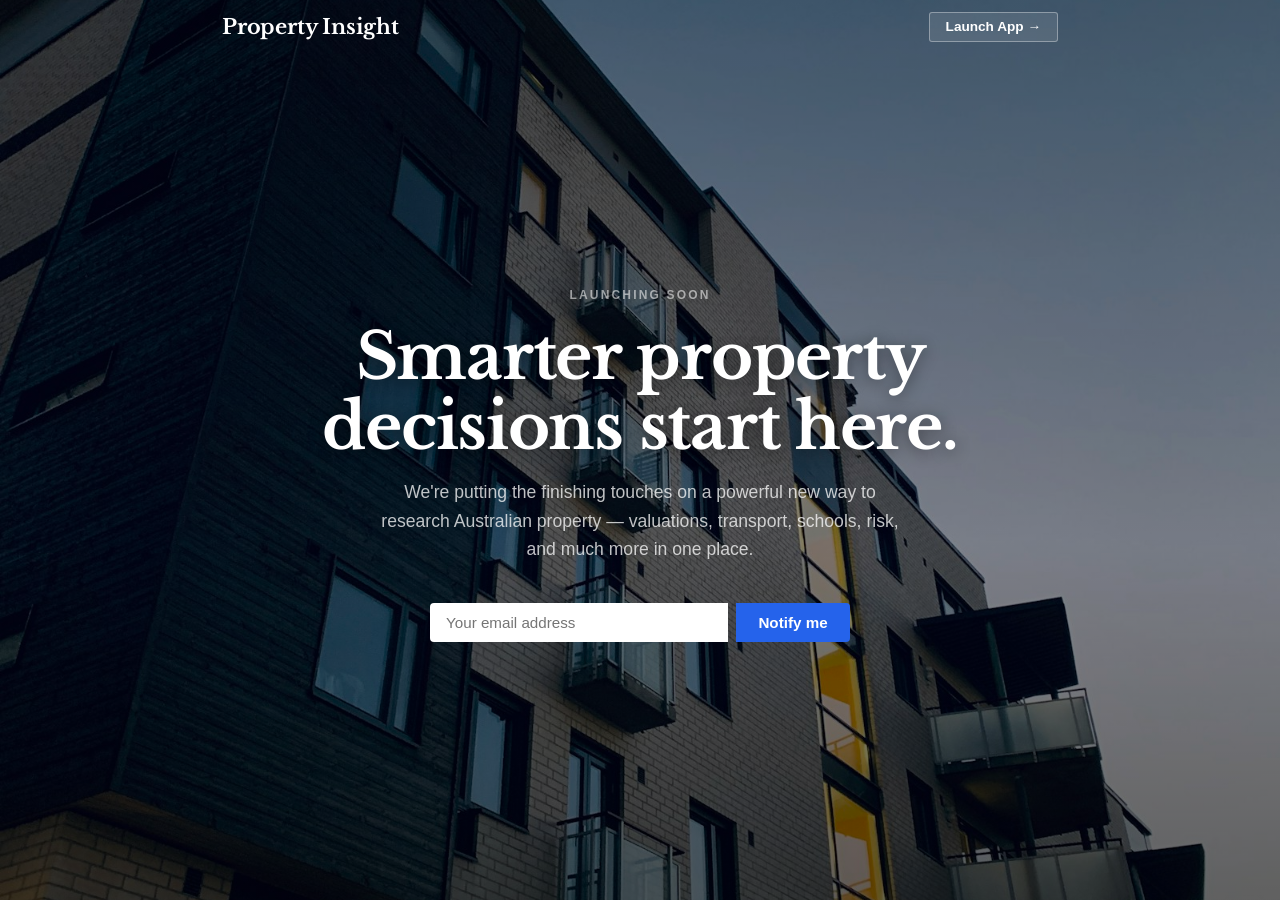
==== templates/coming-soon.html @ a83070cf "coming soon added. Stay comming sson online for now" ====
<!DOCTYPE html>
<html lang="en">
<head>
  <meta charset="UTF-8"/>
  <meta name="viewport" content="width=device-width, initial-scale=1.0"/>
  <title>Property Insight — Coming Soon</title>
  <link rel="stylesheet" href="/static/css/style.css"/>
  <style>
    .coming-soon__wrap {
      flex: 1;
      display: flex;
      flex-direction: column;
      align-items: center;
      justify-content: center;
      text-align: center;
      padding: 2rem;
    }
    .coming-soon__eyebrow {
      font-size: .75rem;
      font-weight: 700;
      letter-spacing: .18em;
      text-transform: uppercase;
      color: rgba(255,255,255,.55);
      margin-bottom: 1.25rem;
    }
    .coming-soon__title {
      font-family: "Libre Baskerville", Georgia, "Times New Roman", serif;
      font-size: clamp(2.4rem, 6vw, 4rem);
      font-weight: 700;
      color: #fff;
      letter-spacing: -.02em;
      text-shadow: 0 2px 16px rgba(0,0,0,.45);
      margin-bottom: 1rem;
      line-height: 1.1;
    }
    .coming-soon__sub {
      color: rgba(255,255,255,.75);
      font-size: 1.1rem;
      max-width: 520px;
      line-height: 1.6;
      margin-bottom: 2.5rem;
    }
    .coming-soon__notify {
      display: flex;
      gap: .5rem;
      max-width: 420px;
      width: 100%;
    }
    .coming-soon__notify input {
      flex: 1;
      padding: .7rem 1rem;
      font-size: .95rem;
      border: none;
      border-radius: 4px 0 0 4px;
      outline: none;
    }
    .coming-soon__notify button {
      padding: .7rem 1.4rem;
      font-size: .95rem;
      font-weight: 600;
      background: #2563eb;
      color: #fff;
      border: none;
      border-radius: 0 4px 4px 0;
      cursor: pointer;
      transition: background .15s;
    }
    .coming-soon__notify button:hover { background: #1d4ed8; }
    .coming-soon__thanks {
      display: none;
      color: rgba(255,255,255,.85);
      font-size: .95rem;
      margin-top: .75rem;
    }
  </style>
</head>
<body>
  <div class="hero hero--full">
    <div class="hero__overlay"></div>
    <div class="hero__inner">

      <div class="hero__topbar">
        <span class="hero__brand">Property Insight</span>
        <a href="/" class="hero__api-link">Launch App &rarr;</a>
      </div>

      <div class="coming-soon__wrap">
        <p class="coming-soon__eyebrow">Launching soon</p>
        <h1 class="coming-soon__title">Smarter property<br>decisions start here.</h1>
        <p class="coming-soon__sub">
          We're putting the finishing touches on a powerful new way to research Australian
          property — valuations, transport, schools, risk, and much more in one place.
        </p>
        <div class="coming-soon__notify">
          <input type="email" id="notifyEmail" placeholder="Your email address"/>
          <button onclick="submitNotify()">Notify me</button>
        </div>
        <p class="coming-soon__thanks" id="notifyThanks">Thanks — we'll be in touch!</p>
      </div>

    </div>
  </div>

  <script>
    function submitNotify() {
      const email = document.getElementById('notifyEmail').value.trim();
      if (!email || !email.includes('@')) return;
      document.querySelector('.coming-soon__notify').style.display = 'none';
      document.getElementById('notifyThanks').style.display = 'block';
    }
  </script>
</body>
</html>
---- static/css/style.css ----
@import url('https://fonts.googleapis.com/css2?family=Libre+Baskerville:ital,wght@0,400;0,700;1,400&display=swap');

*, *::before, *::after { box-sizing: border-box; margin: 0; padding: 0; }

body {
  font-family: -apple-system, BlinkMacSystemFont, "Helvetica Neue", "Arial", sans-serif;
  background: #ffffff;
  color: #121212;
  min-height: 100vh;
}

/* Hero */
.hero {
  position: relative;
  min-height: 320px;
  background-image: url('/static/images/hero-bg.jpg');
  background-size: cover;
  background-position: center 60%;
  display: flex;
  flex-direction: column;
  transition: min-height .4s ease;
}
.hero--full {
  min-height: 100vh;
}
.hero__overlay {
  position: absolute;
  inset: 0;
  background: linear-gradient(to bottom, rgba(0,0,0,.55) 0%, rgba(0,0,0,.45) 60%, rgba(0,0,0,.6) 100%);
}
.hero__inner {
  position: relative;
  z-index: 1;
  display: flex;
  flex-direction: column;
  flex: 1;
  padding: .75rem 2rem 2rem;
  max-width: 900px;
  margin: 0 auto;
  width: 100%;
}
.hero__topbar {
  display: flex;
  align-items: center;
  justify-content: space-between;
  margin-bottom: 1.25rem;
}
.hero__brand {
  font-family: "Libre Baskerville", Georgia, "Times New Roman", serif;
  font-size: 1.3rem;
  font-weight: 700;
  color: #fff;
  letter-spacing: -.01em;
}
.hero__api-link {
  color: #fff;
  font-size: .85rem;
  font-weight: 600;
  text-decoration: none;
  background: rgba(255,255,255,.1);
  border: 1.5px solid rgba(255,255,255,.35);
  padding: .4rem 1rem;
  border-radius: 3px;
  transition: background .15s, border-color .15s;
}
.hero__api-link:hover { background: rgba(255,255,255,.2); border-color: rgba(255,255,255,.65); }
.hero__center { text-align: center; }
.hero__title {
  font-family: "Libre Baskerville", Georgia, "Times New Roman", serif;
  font-size: 2.6rem;
  font-weight: 700;
  color: #fff;
  letter-spacing: -.02em;
  margin-bottom: .6rem;
  text-shadow: 0 2px 12px rgba(0,0,0,.4);
}
.hero__sub {
  color: rgba(255,255,255,.8);
  font-size: 1.05rem;
  margin-bottom: 2rem;
  text-shadow: 0 1px 6px rgba(0,0,0,.35);
}
.hero__search-box {
  background: #fff;
  border-radius: 4px;
  box-shadow: 0 8px 32px rgba(0,0,0,.3);
  text-align: left;
  overflow: visible;
}
.hero__search-wrap {
  position: relative;
  padding: 1rem;
}
.hero__input-row {
  display: flex;
  gap: 0;
}
.hero__input-row #searchInput {
  flex: 1;
  min-width: 0;
  padding: .85rem 1.1rem;
  font-size: 1.05rem;
  border: 2px solid #d0d0d0;
  border-right: none;
  border-radius: 4px 0 0 4px;
  outline: none;
  transition: border-color .2s;
}
.hero__input-row #searchInput:focus { border-color: #111111; }
.hero__search-btn {
  padding: 0 1.5rem;
  background: #111111;
  color: #fff;
  font-size: 1rem;
  font-weight: 600;
  border: 2px solid #111111;
  border-radius: 0 4px 4px 0;
  cursor: pointer;
  white-space: nowrap;
  transition: background .15s;
}
.hero__search-btn:hover { background: #333333; border-color: #333333; }

@media (max-width: 700px) {
  .hero__title { font-size: 1.8rem; }
  .hero__inner { padding: 1rem 1rem 2.5rem; }
  .hero__topbar { margin-bottom: 2rem; }
}

.main-content {
  max-width: 960px;
  margin: 0 auto;
  padding: 2rem 1rem;
}

/* Sidebars */
.sidebar {
  width: 260px;
  flex-shrink: 0;
  display: flex;
  flex-direction: column;
  gap: 1.25rem;
  position: sticky;
  top: 1.5rem;
}

/* News feed */
.news-feed {
  background: #fff;
  border-radius: 4px;
  box-shadow: 0 1px 4px rgba(0,0,0,.06);
  border: 1px solid #e2e2e2;
  overflow: hidden;
}

.news-feed__title {
  font-size: .78rem;
  font-weight: 700;
  text-transform: uppercase;
  letter-spacing: .08em;
  color: #333333;
  padding: .75rem 1rem;
  border-bottom: 3px solid #111111;
  background: #f7f7f5;
}

.news-item {
  display: flex;
  flex-direction: column;
  gap: .25rem;
  padding: .75rem 1rem;
  border-bottom: 1px solid #ededed;
}
.news-item:last-child { border-bottom: none; }
.news-item:hover { background: #f7f7f5; }

.news-item__tag {
  font-size: .68rem;
  font-weight: 700;
  text-transform: uppercase;
  letter-spacing: .06em;
  color: #666666;
}

.news-item__headline {
  font-size: .83rem;
  font-weight: 500;
  color: #121212;
  text-decoration: none;
  line-height: 1.45;
  font-family: "Libre Baskerville", Georgia, serif;
}
.news-item__headline:hover { color: #326891; }

.news-item__meta {
  font-size: .72rem;
  color: #999999;
}

.ad-slot {
  background: #fff;
  border-radius: 4px;
  box-shadow: 0 1px 4px rgba(0,0,0,.06);
  border: 1px solid #e2e2e2;
  overflow: hidden;
}

.ad-label {
  display: block;
  font-size: .7rem;
  text-transform: uppercase;
  letter-spacing: .06em;
  color: #999999;
  padding: .4rem .75rem;
  border-bottom: 1px solid #ededed;
}

.ad-placeholder {
  width: 300px;
  height: 250px;
  background: #f7f7f5;
  display: flex;
  flex-direction: column;
  align-items: center;
  justify-content: center;
  color: #999999;
  border: 2px dashed #d0d0d0;
}

.ad-placeholder.ad-tall { height: 600px; }

.ad-placeholder p { font-size: 1rem; font-weight: 500; }
.ad-size { font-size: .8rem !important; margin-top: .25rem; font-weight: 400 !important; }

/* Demo ads */
.demo-ad {
  padding: 1.25rem 1rem 1rem;
  display: flex;
  flex-direction: column;
  align-items: center;
  text-align: center;
  gap: .6rem;
  min-height: 250px;
}
.demo-ad--tall { min-height: 600px; justify-content: center; }

.demo-ad--mortgage { background: linear-gradient(160deg, #f7f7f5 0%, #fff 100%); }
.demo-ad--buyers-agent { background: linear-gradient(160deg, #f0f4f8 0%, #fff 100%); }

.demo-ad__logo { font-size: 2rem; }
.demo-ad__brand { font-weight: 700; font-size: 1rem; color: #121212; font-family: "Libre Baskerville", Georgia, serif; }
.demo-ad__tagline { font-size: .85rem; color: #555555; font-style: italic; }
.demo-ad__body { font-size: .82rem; color: #555555; line-height: 1.55; text-align: left; }

.demo-ad__points {
  list-style: none;
  text-align: left;
  width: 100%;
  font-size: .82rem;
  color: #333333;
  display: flex;
  flex-direction: column;
  gap: .25rem;
}

.demo-ad__stat {
  display: flex;
  flex-direction: column;
  align-items: center;
  margin: .25rem 0;
}
.demo-ad__stat-num   { font-size: 1.6rem; font-weight: 700; color: #111111; font-family: "Libre Baskerville", Georgia, serif; }
.demo-ad__stat-label { font-size: .75rem; color: #666666; text-transform: uppercase; letter-spacing: .06em; }

.demo-ad__cta {
  display: inline-block;
  background: #111111;
  color: #fff;
  padding: .55rem 1.1rem;
  border-radius: 3px;
  font-size: .88rem;
  font-weight: 600;
  text-decoration: none;
  margin-top: .25rem;
}
.demo-ad__cta:hover { background: #333333; color: #fff; }

.demo-ad__disclaimer { font-size: .68rem; color: #999999; margin-top: .25rem; }

/* Mini mortgage calculator widget */
.mini-calc {
  padding: .9rem .9rem 1rem;
  display: flex;
  flex-direction: column;
  gap: .6rem;
}

.mini-calc__group {
  display: flex;
  flex-direction: column;
  gap: .2rem;
}

.mini-calc__group label {
  font-size: .72rem;
  font-weight: 700;
  text-transform: uppercase;
  letter-spacing: .06em;
  color: #666666;
}

.mini-calc__input-wrap {
  display: flex;
  align-items: center;
  border: 1.5px solid #d0d0d0;
  border-radius: 3px;
  overflow: hidden;
  background: #fff;
}

.mini-calc__input-wrap input {
  flex: 1;
  min-width: 0;
  padding: .4rem .5rem;
  font-size: .88rem;
  border: none;
  outline: none;
  background: transparent;
}

.mini-calc__prefix,
.mini-calc__suffix {
  padding: .4rem .5rem;
  font-size: .82rem;
  color: #666;
  background: #f5f5f3;
  border-right: 1.5px solid #d0d0d0;
  white-space: nowrap;
}

.mini-calc__suffix {
  border-right: none;
  border-left: 1.5px solid #d0d0d0;
}

.mini-calc__group select {
  padding: .4rem .5rem;
  font-size: .88rem;
  border: 1.5px solid #d0d0d0;
  border-radius: 3px;
  background: #fff;
  outline: none;
  width: 100%;
}

.mini-calc__btn {
  margin-top: .2rem;
  padding: .55rem .75rem;
  background: #121212;
  color: #fff;
  font-size: .88rem;
  font-weight: 600;
  border: none;
  border-radius: 3px;
  cursor: pointer;
  transition: background .15s;
}

.mini-calc__btn:hover { background: #333333; }
.mini-calc__btn:disabled { background: #888; cursor: default; }

.mini-calc__result {
  background: #f7f7f5;
  border: 1px solid #e2e2e2;
  border-radius: 3px;
  padding: .65rem .75rem;
  text-align: center;
}

.mini-calc__result__label {
  font-size: .72rem;
  font-weight: 700;
  text-transform: uppercase;
  letter-spacing: .06em;
  color: #666;
  margin-bottom: .15rem;
}

.mini-calc__result__value {
  font-size: 1.3rem;
  font-weight: 700;
  color: #121212;
  font-family: "Libre Baskerville", Georgia, serif;
}

.mini-calc__result__sub {
  font-size: .75rem;
  color: #555;
  margin-top: .2rem;
}

.mini-calc__error {
  font-size: .8rem;
  color: #c0392b;
  background: #fdf3f3;
  border: 1px solid #f5c6c6;
  border-radius: 3px;
  padding: .45rem .65rem;
}

.mini-calc__link {
  font-size: .78rem;
  color: #326891;
  text-align: center;
  text-decoration: none;
  margin-top: .1rem;
}

.mini-calc__link:hover { text-decoration: underline; }

/* CRM card */
.crm-card__body {
  padding: 1.1rem 1rem 1.2rem;
  display: flex;
  flex-direction: column;
  align-items: center;
  gap: .45rem;
  text-align: center;
}

.crm-card__icon { font-size: 1.8rem; }

.crm-card__title {
  font-size: .95rem;
  font-weight: 700;
  color: #121212;
  font-family: "Libre Baskerville", Georgia, serif;
}

.crm-card__tagline {
  font-size: .8rem;
  color: #555555;
  font-style: italic;
  line-height: 1.45;
}

.crm-card__link {
  display: inline-block;
  margin-top: .35rem;
  padding: .5rem 1rem;
  background: #121212;
  color: #fff;
  font-size: .82rem;
  font-weight: 600;
  border-radius: 3px;
  text-decoration: none;
  transition: background .15s;
}

.crm-card__link:hover { background: #333333; }

/* Collapse sidebars on small screens */
@media (max-width: 1100px) {
  .sidebar--left { display: none; }
}
@media (max-width: 900px) {
  .page-layout { flex-direction: column; }
  .sidebar { width: 100%; position: static; }
  .ad-placeholder { width: 100%; }
}

/* User-type tabs (inside hero search box) */
.user-tabs {
  display: flex;
  gap: 0;
  border-bottom: 1px solid #e2e2e2;
  overflow-x: auto;
  border-radius: 4px 4px 0 0;
}
.user-tab {
  padding: .65rem 1.2rem;
  font-size: .82rem;
  font-weight: 600;
  letter-spacing: .02em;
  background: transparent;
  border: none;
  border-bottom: 3px solid transparent;
  cursor: pointer;
  color: #555555;
  white-space: nowrap;
  transition: color .15s, border-color .15s;
  flex-shrink: 0;
}
.user-tab:hover  { color: #111111; }
.user-tab.active { color: #111111; border-bottom-color: #111111; }

.suggestions {
  position: absolute;
  top: calc(100% + 4px);
  left: 0; right: 0;
  background: #fff;
  border: 1px solid #d0d0d0;
  border-radius: 4px;
  box-shadow: 0 8px 24px rgba(0,0,0,.1);
  z-index: 100;
  list-style: none;
  max-height: 260px;
  overflow-y: auto;
}
.suggestions li {
  padding: .65rem 1rem;
  cursor: pointer;
  font-size: .95rem;
  border-bottom: 1px solid #ededed;
}
.suggestions li:last-child { border-bottom: none; }
.suggestions li:hover { background: #f7f7f5; }

/* Address header */
.address-header {
  background: #fff;
  border-radius: 4px;
  padding: 1.25rem 1.5rem;
  box-shadow: 0 1px 4px rgba(0,0,0,.06);
  border: 1px solid #e2e2e2;
  margin-bottom: 1.25rem;
}
.address-header h2 { font-size: 1.25rem; margin-bottom: .75rem; font-family: "Libre Baskerville", Georgia, "Times New Roman", serif; }
.metrics { display: flex; gap: 1rem; flex-wrap: wrap; }
.metric {
  background: #f7f7f5;
  border: 1px solid #e2e2e2;
  border-radius: 4px;
  padding: .6rem 1rem;
  min-width: 120px;
}
.metric .label { font-size: .75rem; color: #666666; text-transform: uppercase; letter-spacing: .06em; }
.metric .value { font-size: 1.1rem; font-weight: 600; color: #121212; margin-top: 2px; }

/* Tabs */
.tabs {
  display: flex;
  gap: .5rem;
  flex-wrap: wrap;
  margin-bottom: 1rem;
}
.tab-btn {
  padding: .3rem .65rem;
  border: 1.5px solid #d0d0d0;
  border-radius: 3px;
  background: #fff;
  cursor: pointer;
  font-size: .78rem;
  font-weight: 500;
  transition: all .15s;
  color: #555555;
}
.tab-btn:hover  { border-color: #111111; color: #111111; }
.tab-btn.active { border-color: #111111; background: #111111; color: #fff; }

/* Panels */
.tab-panel { display: none; }
.tab-panel.active { display: block; }

.panel-card {
  background: #fff;
  border-radius: 4px;
  padding: 1.5rem;
  box-shadow: 0 1px 4px rgba(0,0,0,.06);
  border: 1px solid #e2e2e2;
}

/* Radius row */
.radius-row {
  display: flex;
  align-items: center;
  gap: 1rem;
  margin-bottom: 1rem;
  background: #fff;
  padding: .75rem 1rem;
  border-radius: 4px;
  box-shadow: 0 1px 4px rgba(0,0,0,.05);
  border: 1px solid #e2e2e2;
  flex-wrap: wrap;
}
.radius-row input[type=range] { flex: 1; min-width: 150px; accent-color: #111111; }
.radius-row button {
  padding: .4rem .9rem;
  border: none;
  border-radius: 3px;
  background: #111111;
  color: #fff;
  cursor: pointer;
  font-size: .9rem;
  font-weight: 500;
}
.radius-row button:hover { background: #333333; }

/* Filter row (transport/school type checkboxes) */
.filter-row {
  display: flex;
  flex-wrap: wrap;
  align-items: center;
  gap: .5rem 1rem;
  padding: .5rem 1rem;
  background: #f7f7f5;
  border: 1px solid #e2e2e2;
  border-radius: 4px;
  margin-bottom: .75rem;
  font-size: .875rem;
}
.filter-label { color: #444; font-weight: 600; }
.filter-row label { display: flex; align-items: center; gap: .3rem; cursor: pointer; color: #333; }
.filter-row input[type=checkbox] { accent-color: #111111; }

/* Table */
table { width: 100%; border-collapse: collapse; font-size: .9rem; }
th {
  text-align: left;
  padding: .6rem .75rem;
  background: #f7f7f5;
  border-bottom: 2px solid #333333;
  font-size: .78rem;
  text-transform: uppercase;
  letter-spacing: .06em;
  color: #555555;
}
td { padding: .6rem .75rem; border-bottom: 1px solid #ededed; }
tr:last-child td { border-bottom: none; }
tr:hover td { background: #f7f7f5; }

/* AI / Market Insights */
.ai-title {
  font-size: 1.1rem;
  font-weight: 700;
  color: #111;
  margin-bottom: 1.25rem;
  padding-bottom: .75rem;
  border-bottom: 2px solid #e8e8e8;
}
.ai-body { line-height: 1.8; font-size: .97rem; color: #222; }
.ai-heading { color: #111; font-weight: 700; margin: 1.4rem 0 .4rem; }
.ai-heading--1 { font-size: 1.1rem; }
.ai-heading--2 { font-size: 1rem; letter-spacing: .01em; text-transform: uppercase; color: #444; font-weight: 600; }
.ai-heading--3 { font-size: .95rem; font-weight: 600; color: #555; }
.ai-heading:first-child { margin-top: 0; }
.ai-para { margin-bottom: .9rem; }
.ai-para:last-child { margin-bottom: 0; }
.ai-list {
  margin: .5rem 0 .9rem 0;
  padding-left: 1.4rem;
  list-style: none;
}
.ai-list li {
  position: relative;
  padding-left: .6rem;
  margin-bottom: .45rem;
  color: #333;
}
.ai-list li::before {
  content: "▸";
  position: absolute;
  left: -1rem;
  color: #888;
  font-size: .8rem;
  top: .05em;
}

/* Utilities */
.loading { color: #666666; font-style: italic; padding: 1rem 0; }
.error   { color: #c53030; padding: 1rem 0; }
.empty   { color: #666666; padding: 1rem 0; }
a { color: #326891; }

/* Title registry link */
.title-registry-link {
  display: flex; align-items: center; justify-content: space-between;
  flex-wrap: wrap; gap: .75rem;
  background: #f7f7f5; border: 1px solid #e2e2e2; border-radius: 4px;
  padding: .75rem 1rem; margin-bottom: 1.25rem;
}
.title-cad-row { display: flex; align-items: center; gap: .5rem; }
.title-cad-id { font-size: .9rem; color: #333333; }
.title-hint { font-size: .8rem; color: #555555; margin: -.5rem 0 1rem; }
.btn-copy {
  background: #e2e2e2; border: none; border-radius: 3px;
  padding: .25rem .6rem; font-size: .8rem; cursor: pointer; color: #333333;
}
.btn-copy:hover { background: #d0d0d0; }
.btn-registry {
  display: inline-block; background: #111111; color: #fff;
  padding: .5rem 1rem; border-radius: 3px; font-size: .9rem;
  text-decoration: none; white-space: nowrap;
}
.btn-registry:hover { background: #333333; color: #fff; }

/* JSON renderer */
.json-table { width: 100%; border-collapse: collapse; }
.json-table td { padding: .35rem .6rem; vertical-align: top; border-bottom: 1px solid #ededed; font-size: .9rem; }
.json-key { font-weight: 600; color: #333333; white-space: nowrap; width: 35%; }
.json-array { margin: 0; padding-left: 1.2rem; }
.json-array li { padding: .2rem 0; font-size: .9rem; }
.json-str  { color: #276749; }
.json-num  { color: #326891; }
.json-bool { color: #b7791f; }
.json-null, .json-empty { color: #999999; font-style: italic; }

/* Bushfire risk table */
.bf-label { font-weight: 600; color: #555555; padding: .3rem 1rem .3rem 1rem; white-space: nowrap; vertical-align: top; width: 7rem; }
.bf-value  { color: #121212; padding: .3rem .5rem; }
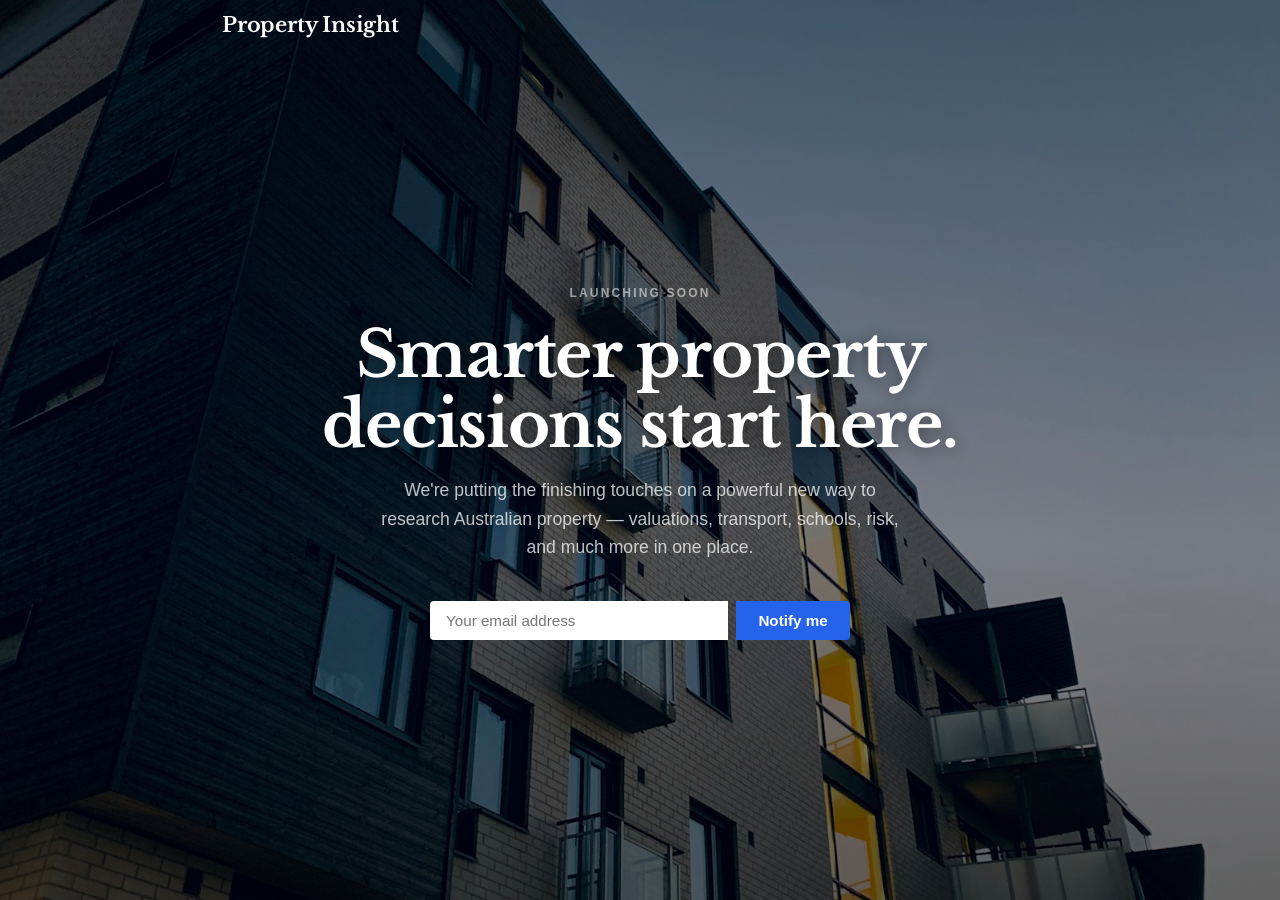
==== commit 519829db: "coming soon updasted" ====
--- a/templates/coming-soon.html
+++ b/templates/coming-soon.html
@@ -81,7 +81,6 @@
 
       <div class="hero__topbar">
         <span class="hero__brand">Property Insight</span>
-        <a href="/" class="hero__api-link">Launch App &rarr;</a>
       </div>
 
       <div class="coming-soon__wrap">
